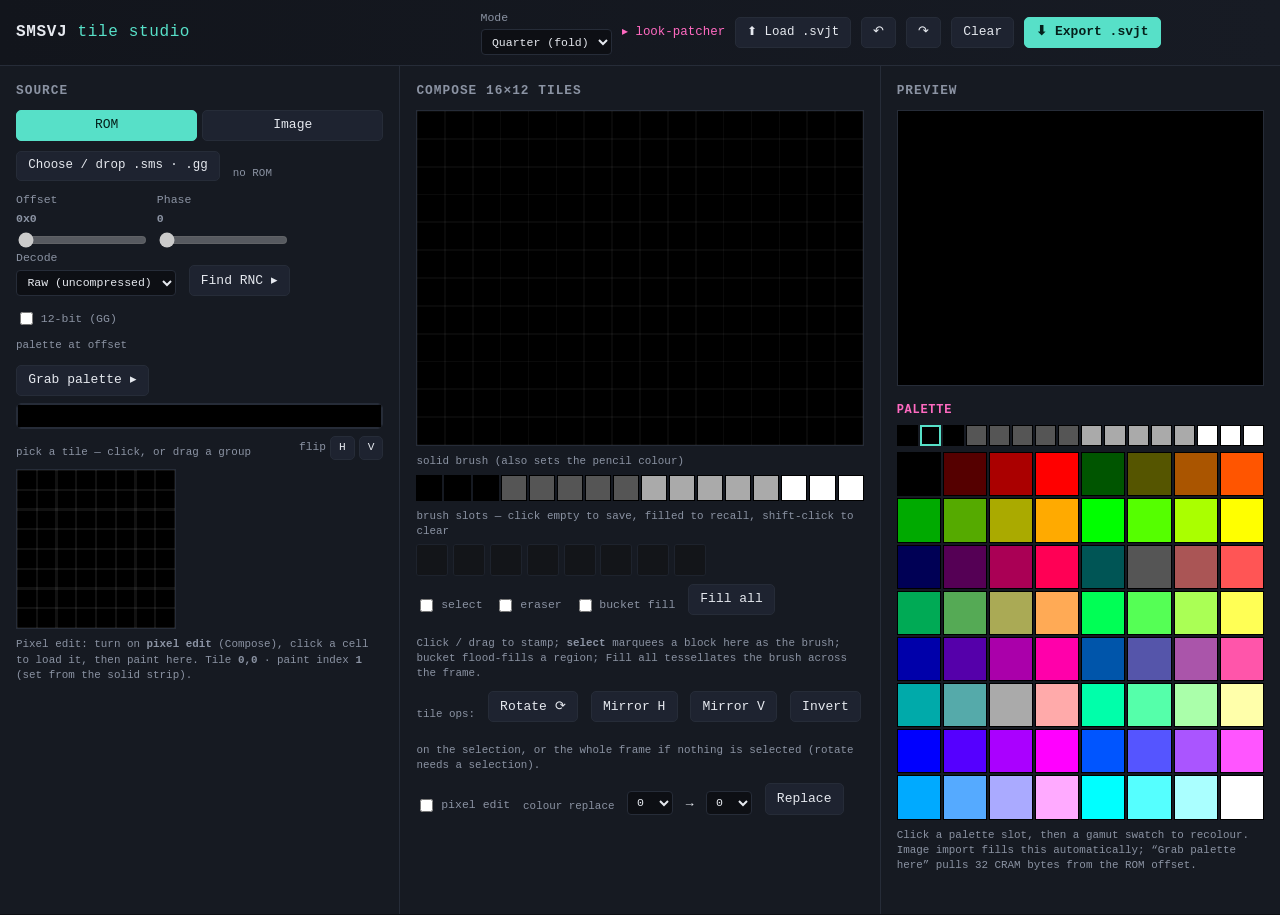
==== tool/studio.html @ ade71540 "studio: live palette preview before grabbing from a ROM Show a 32-swatch preview of the CRAM at the " ====
<!DOCTYPE html>
<html lang="en">
<head>
  <meta charset="utf-8" />
  <meta name="viewport" content="width=device-width, initial-scale=1" />
  <title>SMSVJ tile studio</title>
  <link rel="stylesheet" href="css/style.css" />
</head>
<body>
  <header>
    <h1>SMSVJ <span>tile studio</span></h1>
    <div class="bankbar">
      <label>Mode
        <select id="mode"><option value="quarter">Quarter (fold)</option><option value="full">Full frame</option></select>
      </label>
      <a class="backlink" href="index.html">▸ look-patcher</a>
      <label class="filebtn">⬆ Load .svjt<input type="file" id="loadSvjt" accept=".svjt,.json" /></label>
      <button id="undo" title="undo (⌘Z)" disabled>↶</button>
      <button id="redo" title="redo (⇧⌘Z)" disabled>↷</button>
      <button id="clear">Clear</button>
      <button id="export" class="primary">⬇ Export .svjt</button>
      <span id="status" class="status"></span>
    </div>
  </header>

  <main>
    <!-- SOURCE -->
    <section class="panel">
      <h2>Source</h2>
      <div class="tabs">
        <button class="tab on" data-tab="rom">ROM</button>
        <button class="tab" data-tab="image">Image</button>
      </div>

      <div class="tabpane" id="pane-rom">
        <div class="row">
          <label class="filebtn">Choose / drop .sms · .gg<input type="file" id="romFile" accept=".sms,.gg,.bin,.rom" /></label>
          <span class="hint" id="romInfo">no ROM</span>
        </div>
        <label class="romofflbl">Offset <b id="vRomOff" class="mono">0x0</b>
          <input id="romOff" type="range" min="0" max="0" step="32" value="0" disabled /></label>
        <label class="romofflbl">Phase <b id="vRomPhase" class="mono">0</b>
          <input id="romPhase" type="range" min="0" max="31" step="1" value="0" disabled /></label>
        <div class="row"><label>Decode <select id="romFmt"></select></label>
          <button id="romFindRnc" disabled>Find RNC ▸</button>
          <label class="chk"><input type="checkbox" id="romPalGG" /> 12-bit (GG)</label></div>
        <div class="rompalprev"><span class="hint">palette at offset</span>
          <div class="cram" id="romPalPreview"></div>
          <button id="romGrabPal" disabled>Grab palette ▸</button></div>
      </div>

      <div class="tabpane hidden" id="pane-image">
        <div class="row">
          <label class="filebtn">Choose / drop image<input type="file" id="imgFile" accept="image/*" /></label>
          <span class="hint" id="imgInfo">no image</span>
        </div>
        <div class="row">
          <label>Tiles wide <input id="imgTilesW" type="number" min="1" max="32" value="16" /></label>
          <label>Colours <input id="imgColors" type="number" min="2" max="16" value="16" /></label>
          <button id="imgRequant" disabled>Re-quantise</button>
        </div>
      </div>

      <div class="srcwrap"><canvas id="srcSheet" class="pixelcanvas srcsheet"></canvas></div>
      <div class="row">
        <span class="hint" id="brushInfo">pick a tile — click, or drag a group</span>
        <span class="flipbtns">flip <button id="flipH">H</button><button id="flipV">V</button></span>
      </div>
      <div class="pixed">
        <canvas id="pixCanvas" class="pixelcanvas pixcanvas" width="128" height="128"></canvas>
        <p class="hint">Pixel edit: turn on <b>pixel edit</b> (Compose), click a cell to load it, then paint here.
          Tile <b id="pixCell" class="mono">0,0</b> · paint index <b id="pixIdx" class="mono">1</b> (set from the solid strip).</p>
      </div>
    </section>

    <!-- COMPOSE -->
    <section class="panel">
      <h2>Compose <span id="tgtInfo" class="mono"></span></h2>
      <canvas id="tgtCanvas" class="pixelcanvas tgtcanvas"></canvas>
      <div class="solids"><span class="hint">solid brush (also sets the pencil colour)</span><div class="cram" id="solidStrip"></div></div>
      <div class="slots"><span class="hint">brush slots — click empty to save, filled to recall, shift-click to clear</span><div class="slotrow" id="slotRow"></div></div>
      <div class="row">
        <label class="chk"><input type="checkbox" id="selectMode" /> select</label>
        <label class="chk"><input type="checkbox" id="eraser" /> eraser</label>
        <label class="chk"><input type="checkbox" id="bucket" /> bucket fill</label>
        <button id="fillAll">Fill all</button>
        <span class="hint">Click / drag to stamp; <b>select</b> marquees a block here as the brush;
          bucket flood-fills a region; Fill all tessellates the brush across the frame.</span>
      </div>
      <div class="row ops">
        <span class="hint">tile ops:</span>
        <button id="opRotate">Rotate ⟳</button>
        <button id="opMirrorH">Mirror H</button>
        <button id="opMirrorV">Mirror V</button>
        <button id="opInvert">Invert</button>
        <span class="hint">on the selection, or the whole frame if nothing is selected (rotate needs a selection).</span>
      </div>
      <div class="row ops">
        <label class="chk"><input type="checkbox" id="pixelMode" /> pixel edit</label>
        <span class="hint">colour replace</span>
        <select id="repFrom"></select> → <select id="repTo"></select>
        <button id="opReplace">Replace</button>
      </div>
    </section>

    <!-- PREVIEW + PALETTE -->
    <section class="panel">
      <h2>Preview</h2>
      <canvas id="pvCanvas" width="256" height="192" class="pixelcanvas big"></canvas>
      <h3>Palette</h3>
      <div class="cram" id="palStrip"></div>
      <div class="gamut" id="gamut"></div>
      <p class="hint">Click a palette slot, then a gamut swatch to recolour. Image import fills this
        automatically; “Grab palette here” pulls 32 CRAM bytes from the ROM offset.</p>
    </section>
  </main>

  <script src="js/color.js"></script>
  <script src="js/tiles.js"></script>
  <script src="js/fold.js"></script>
  <script src="js/render.js"></script>
  <script src="js/romdecode.js"></script>
  <script src="js/studio.js"></script>
</body>
</html>
---- tool/css/style.css ----
:root {
  --bg: #0d0f14;
  --panel: #161a22;
  --edge: #262c38;
  --ink: #e6e9ef;
  --dim: #8b93a3;
  --accent: #57e0c8;
  --accent2: #ff6ac1;
  --warn: #ffb454;
}
* { box-sizing: border-box; }
body {
  margin: 0;
  background: var(--bg);
  color: var(--ink);
  font: 13px/1.4 "SF Mono", ui-monospace, Menlo, Consolas, monospace;
}
header {
  display: flex; align-items: center; justify-content: space-between;
  gap: 1rem; padding: .6rem 1rem; border-bottom: 1px solid var(--edge);
  background: linear-gradient(90deg, #12151c, #171b24);
}
h1 { font-size: 1rem; margin: 0; letter-spacing: .04em; }
h1 span { color: var(--accent); font-weight: 400; }
h2 { font-size: .8rem; margin: 0 0 .6rem; color: var(--dim); text-transform: uppercase; letter-spacing: .08em; }
h3 { font-size: .75rem; margin: 1rem 0 .4rem; color: var(--accent2); text-transform: uppercase; letter-spacing: .06em; }
.bankbar { display: flex; align-items: center; gap: .6rem; }
.status { color: var(--dim); min-width: 12ch; }
.status.ok { color: var(--accent); }
.status.err { color: var(--warn); }

main {
  display: grid;
  grid-template-columns: minmax(320px, 1fr) minmax(360px, 1.2fr) minmax(300px, 1fr);
  gap: 1px; background: var(--edge); min-height: calc(100vh - 52px);
}
.panel { background: var(--panel); padding: 1rem; overflow-y: auto; }

label { display: inline-flex; flex-direction: column; gap: .2rem; color: var(--dim); font-size: .72rem; }
label.chk { flex-direction: row; align-items: center; gap: .3rem; text-transform: none; }
select, input[type=number] {
  background: #0d0f14; color: var(--ink); border: 1px solid var(--edge);
  border-radius: 4px; padding: .3rem .4rem; font: inherit;
}
.row { display: flex; gap: .8rem; align-items: flex-end; flex-wrap: wrap; margin-bottom: .6rem; }
button {
  background: #1e2330; color: var(--ink); border: 1px solid var(--edge);
  border-radius: 5px; padding: .35rem .7rem; font: inherit; cursor: pointer;
}
button:hover { border-color: var(--accent); }
button.primary { background: var(--accent); color: #05201b; border-color: var(--accent); font-weight: 600; }
button.on { background: var(--accent2); color: #2a0620; border-color: var(--accent2); }
.filebtn {
  background: #1e2330; color: var(--ink); border: 1px solid var(--edge);
  border-radius: 5px; padding: .35rem .7rem; cursor: pointer; font-size: .78rem;
  display: inline-flex; align-items: center; text-transform: none; white-space: nowrap;
}
.filebtn:hover { border-color: var(--accent); }
.filebtn input[type=file] { display: none; }

.pixelcanvas { image-rendering: pixelated; border: 1px solid var(--edge); background: #000; display: block; width: 100%; height: auto; }
.pixelcanvas.big { max-width: 512px; }
.hint { color: var(--dim); font-size: .68rem; margin: .5rem 0 0; }
.mono { font-variant-numeric: tabular-nums; }

.draw-swatches { display: grid; grid-template-columns: repeat(16, 1fr); gap: 2px; margin-top: .5rem; }
.draw-swatches i { aspect-ratio: 1; border: 1px solid #000; cursor: pointer; display: block; }
.draw-swatches i.sel { outline: 2px solid var(--accent); outline-offset: -2px; }

.axes { display: grid; grid-template-columns: 1fr 1fr; gap: .5rem; margin: .7rem 0; }
.axis { background: #10131a; border: 1px solid var(--edge); border-radius: 5px; padding: .4rem; }
.axis > span { font-size: .68rem; color: var(--dim); display: block; margin-bottom: .3rem; }
.axbtns { display: flex; gap: .25rem; }
.axbtns b { flex: 1; text-align: center; padding: .3rem 0; border: 1px solid var(--edge); border-radius: 3px; cursor: pointer; font-weight: 400; }
.axbtns b.cur { background: var(--accent); color: #05201b; }
.axbtns b.pend { outline: 2px dashed var(--accent2); outline-offset: -2px; }

.cram { display: grid; grid-template-columns: repeat(16, 1fr); gap: 2px; margin: .4rem 0; }
.cram i { aspect-ratio: 1; border: 1px solid #000; cursor: pointer; display: block; }
.cram i.sel { outline: 2px solid var(--accent); outline-offset: -2px; }
.cram i.prim { border: 1px solid var(--warn); }
.gamut { display: grid; grid-template-columns: repeat(8, 1fr); gap: 2px; margin: .4rem 0; }
.gamut i { aspect-ratio: 1; border: 1px solid #000; cursor: pointer; display: block; }
.primary-row { font-size: .7rem; color: var(--dim); margin-bottom: .4rem; }

.reccfg { display: flex; flex-direction: column; gap: .35rem; }
.reccfg .rec { display: flex; gap: .3rem; align-items: center; }
.reccfg .rec > span { width: 1.2rem; color: var(--dim); }
.reccfg select, .reccfg input { padding: .2rem .3rem; font-size: .72rem; }
.reccfg input { width: 3.2rem; }

/* generator panel */
.gen { display: grid; grid-template-columns: 1fr 1fr; gap: .4rem .8rem; margin: .5rem 0; }
.gen label { display: flex; align-items: center; gap: .4rem; }
.gen label b { min-width: 2ch; text-align: right; color: var(--accent); }
.gen input[type=range] { flex: 1; accent-color: var(--accent); }
.gen select { flex: 1; }
#tileCount { color: var(--accent); font-size: .8rem; font-weight: 400; }

/* palette generator */
.palgen .seeds { display: flex; gap: .5rem; margin: .3rem 0 .5rem; }
.palgen input[type=color] {
  width: 2.6rem; height: 2.2rem; padding: 0; border: 1px solid var(--edge);
  border-radius: 5px; background: #0d0f14; cursor: pointer;
}
.palgen .row { margin-bottom: .3rem; }
.palgen button { flex: 1; }

/* ROM tile importer */
.romimp { margin: .6rem 0; border: 1px solid var(--edge); border-radius: 6px; padding: .5rem .6rem; }
.romimp summary { cursor: pointer; color: var(--accent2); font-size: .72rem; text-transform: uppercase; letter-spacing: .06em; }
.romimp.drag { outline: 2px dashed var(--accent); outline-offset: 2px; }
.romimp .filebtn { flex-direction: row; align-items: center; text-transform: none; color: var(--ink); }
.romimp .romofflbl { display: flex; align-items: center; gap: .4rem; flex-direction: row; margin: .4rem 0; }
.romimp .romofflbl b { color: var(--accent); min-width: 5ch; }
#romOff { flex: 1; accent-color: var(--accent); }
.romsheet { width: 100%; image-rendering: pixelated; cursor: crosshair; background: #000; margin: .2rem 0; }
#romFill { margin-left: auto; }
.rompal { margin-top: .5rem; border-top: 1px solid var(--edge); padding-top: .5rem; }
.rompal #romPalStrip { margin: .2rem 0 .4rem; }
.rompal #romPalUse { margin-left: auto; }

/* tile studio */
.backlink { color: var(--accent2); text-decoration: none; font-size: .78rem; align-self: center; }
.backlink:hover { text-decoration: underline; }
.tabs { display: flex; gap: .3rem; margin-bottom: .6rem; }
.tab { flex: 1; }
.tab.on { background: var(--accent); color: #05201b; border-color: var(--accent); }
.tabpane.hidden { display: none; }
.srcwrap { max-height: 320px; overflow: auto; border: 1px solid var(--edge); border-radius: 5px; margin: .4rem 0; background: #000; }
.srcsheet { width: 100%; image-rendering: pixelated; cursor: crosshair; display: block; }
.tgtcanvas { width: 100%; image-rendering: pixelated; cursor: crosshair; background: #000; }
.flipbtns { margin-left: auto; display: flex; align-items: center; gap: .25rem; color: var(--dim); font-size: .7rem; }
.flipbtns button { padding: .2rem .5rem; }
.flipbtns button.on { background: var(--accent2); color: #2a0620; border-color: var(--accent2); }
.rompalprev { margin: .3rem 0; }
.rompalprev .hint { display: block; margin-bottom: .25rem; }
.rompalprev #romPalPreview { margin-bottom: .35rem; }
.solids { margin: .3rem 0 .5rem; }
.solids .hint { display: block; margin-bottom: .25rem; }
.solids .cram i { cursor: pointer; }
.slots { margin: .3rem 0 .5rem; }
.slots .hint { display: block; margin-bottom: .25rem; }
.slotrow { display: flex; gap: .3rem; }
.slot { width: 32px; height: 32px; image-rendering: pixelated; border: 1px solid var(--edge); border-radius: 3px; cursor: pointer; }
.slot:hover { border-color: var(--accent); }
.slot.empty { opacity: .5; }
.pixed { margin-top: .5rem; }
.pixcanvas { width: 160px; height: 160px; image-rendering: pixelated; cursor: crosshair; background: #000; border: 1px solid var(--edge); }
.ops select { padding: .2rem .3rem; font-size: .72rem; }
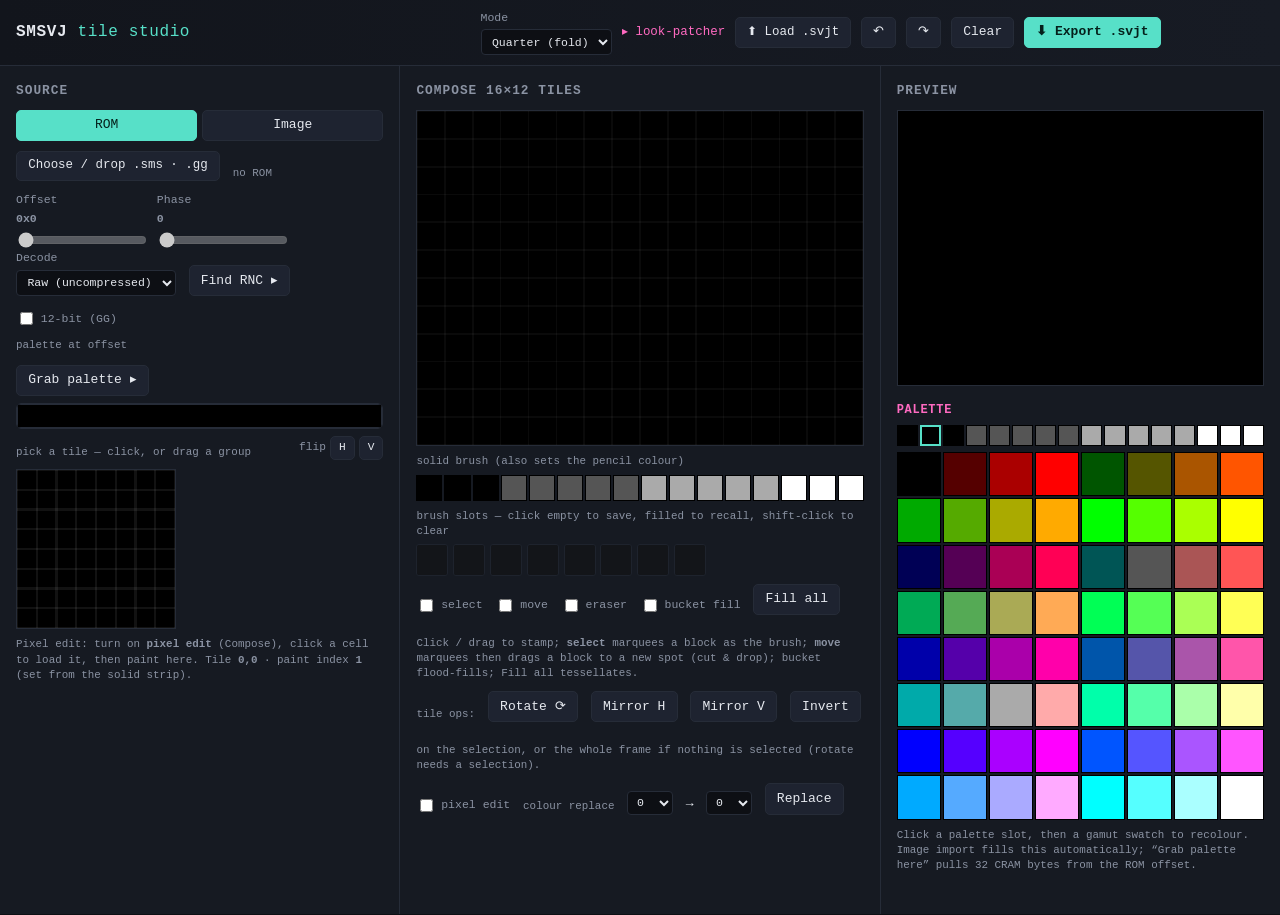
==== commit 528c8499: "studio: move/grab tool — drag a selected block to a new spot Add a "move" mode to Compose: marquee a" ====
--- a/tool/studio.html
+++ b/tool/studio.html
@@ -40,7 +40,7 @@
         <label class="romofflbl">Offset <b id="vRomOff" class="mono">0x0</b>
           <input id="romOff" type="range" min="0" max="0" step="32" value="0" disabled /></label>
         <label class="romofflbl">Phase <b id="vRomPhase" class="mono">0</b>
-          <input id="romPhase" type="range" min="0" max="31" step="1" value="0" disabled /></label>
+          <input id="romPhase" type="range" min="0" max="255" step="1" value="0" disabled /></label>
         <div class="row"><label>Decode <select id="romFmt"></select></label>
           <button id="romFindRnc" disabled>Find RNC ▸</button>
           <label class="chk"><input type="checkbox" id="romPalGG" /> 12-bit (GG)</label></div>
@@ -81,11 +81,12 @@
       <div class="slots"><span class="hint">brush slots — click empty to save, filled to recall, shift-click to clear</span><div class="slotrow" id="slotRow"></div></div>
       <div class="row">
         <label class="chk"><input type="checkbox" id="selectMode" /> select</label>
+        <label class="chk"><input type="checkbox" id="moveMode" /> move</label>
         <label class="chk"><input type="checkbox" id="eraser" /> eraser</label>
         <label class="chk"><input type="checkbox" id="bucket" /> bucket fill</label>
         <button id="fillAll">Fill all</button>
-        <span class="hint">Click / drag to stamp; <b>select</b> marquees a block here as the brush;
-          bucket flood-fills a region; Fill all tessellates the brush across the frame.</span>
+        <span class="hint">Click / drag to stamp; <b>select</b> marquees a block as the brush; <b>move</b>
+          marquees then drags a block to a new spot (cut &amp; drop); bucket flood-fills; Fill all tessellates.</span>
       </div>
       <div class="row ops">
         <span class="hint">tile ops:</span>
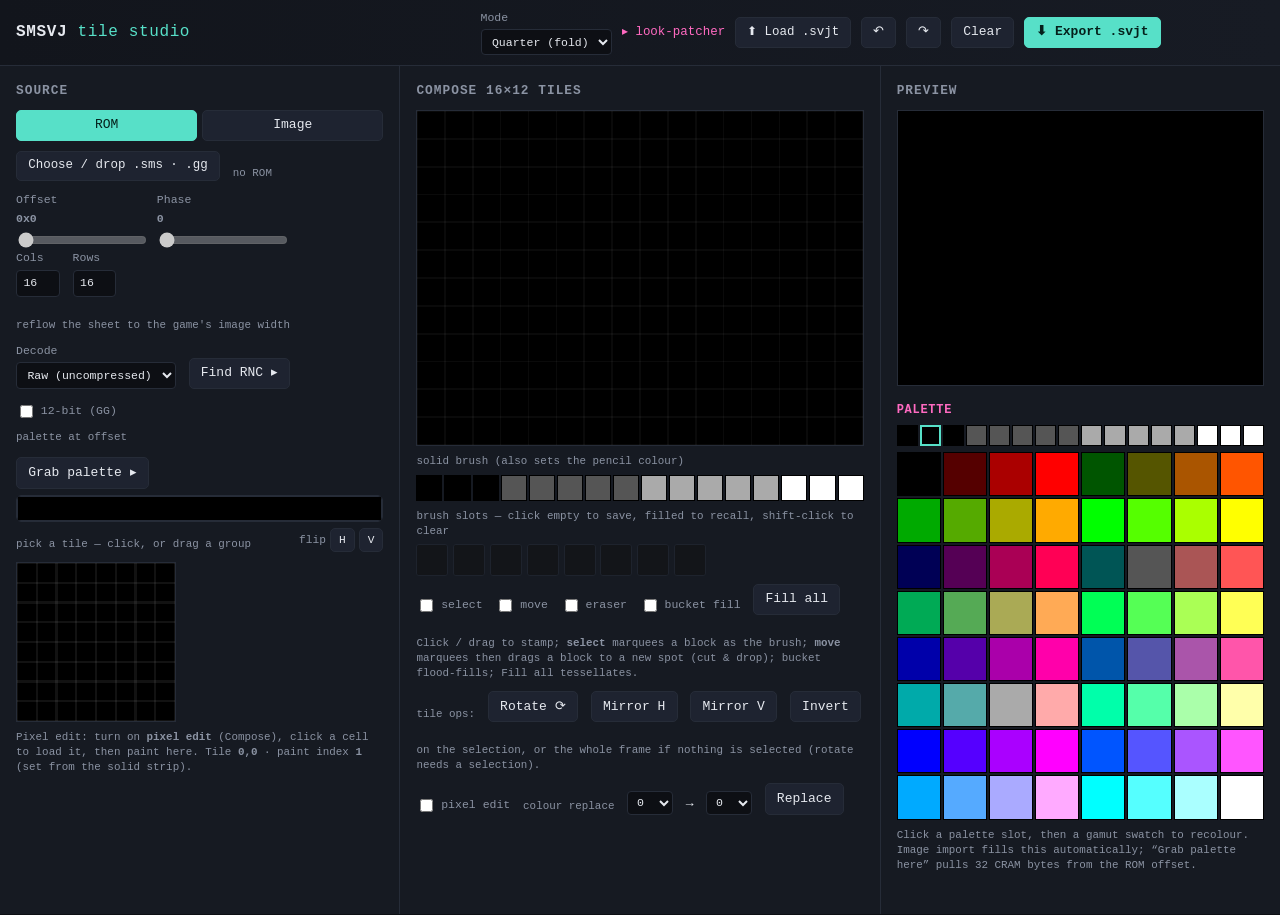
==== commit 2841dad5: "studio: Cols/Rows controls to reflow the ROM tile sheet Tiles are read sequentially (32 B each); the" ====
--- a/tool/studio.html
+++ b/tool/studio.html
@@ -41,6 +41,11 @@
           <input id="romOff" type="range" min="0" max="0" step="32" value="0" disabled /></label>
         <label class="romofflbl">Phase <b id="vRomPhase" class="mono">0</b>
           <input id="romPhase" type="range" min="0" max="255" step="1" value="0" disabled /></label>
+        <div class="row">
+          <label>Cols <input id="romCols" type="number" min="1" max="64" value="16" /></label>
+          <label>Rows <input id="romRows" type="number" min="1" max="64" value="16" /></label>
+          <span class="hint">reflow the sheet to the game's image width</span>
+        </div>
         <div class="row"><label>Decode <select id="romFmt"></select></label>
           <button id="romFindRnc" disabled>Find RNC ▸</button>
           <label class="chk"><input type="checkbox" id="romPalGG" /> 12-bit (GG)</label></div>
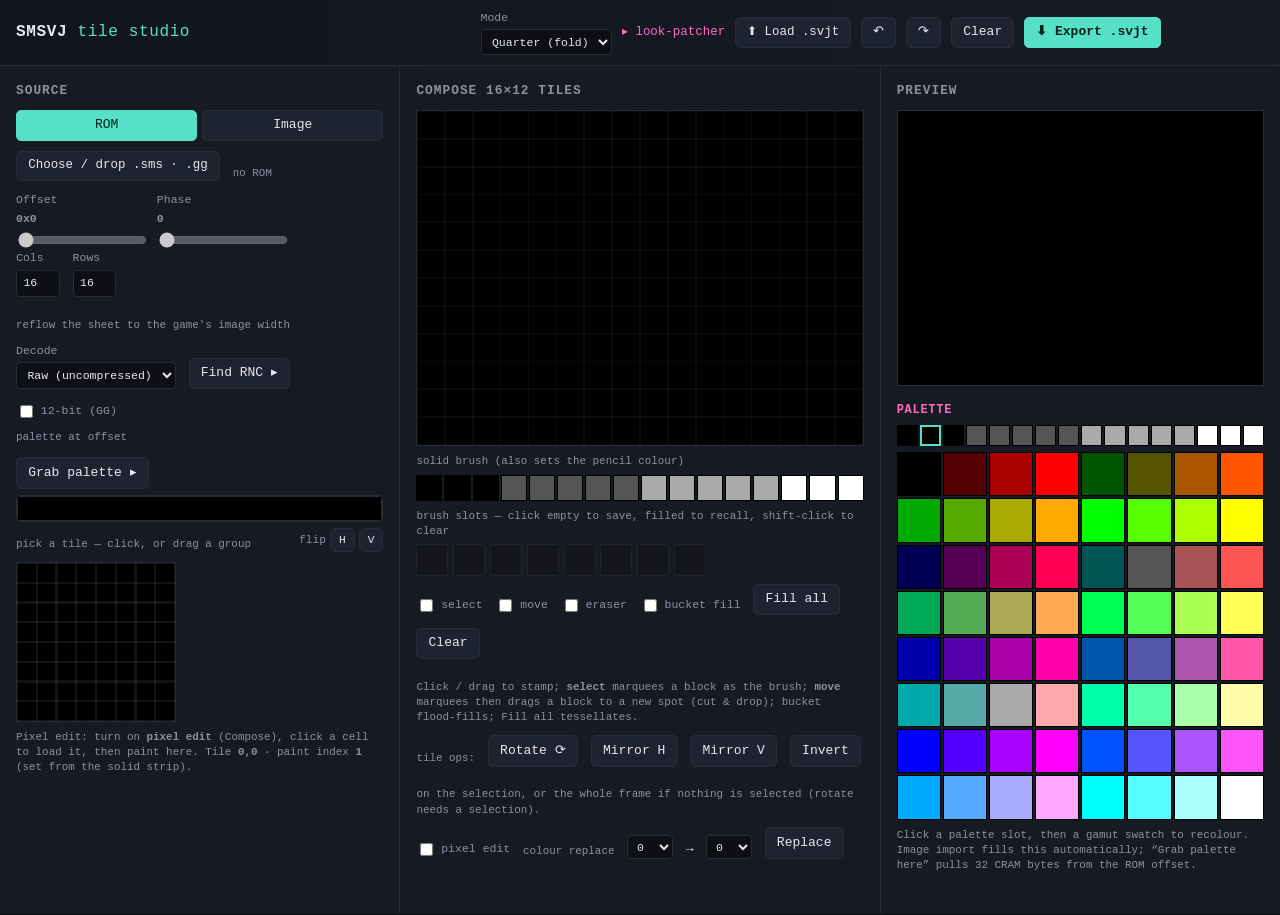
==== commit a36c98e9: "studio: add a Clear button in the Compose controls The header Clear was easy to miss; add one next t" ====
--- a/tool/studio.html
+++ b/tool/studio.html
@@ -90,6 +90,7 @@
         <label class="chk"><input type="checkbox" id="eraser" /> eraser</label>
         <label class="chk"><input type="checkbox" id="bucket" /> bucket fill</label>
         <button id="fillAll">Fill all</button>
+        <button id="clearCompose">Clear</button>
         <span class="hint">Click / drag to stamp; <b>select</b> marquees a block as the brush; <b>move</b>
           marquees then drags a block to a new spot (cut &amp; drop); bucket flood-fills; Fill all tessellates.</span>
       </div>
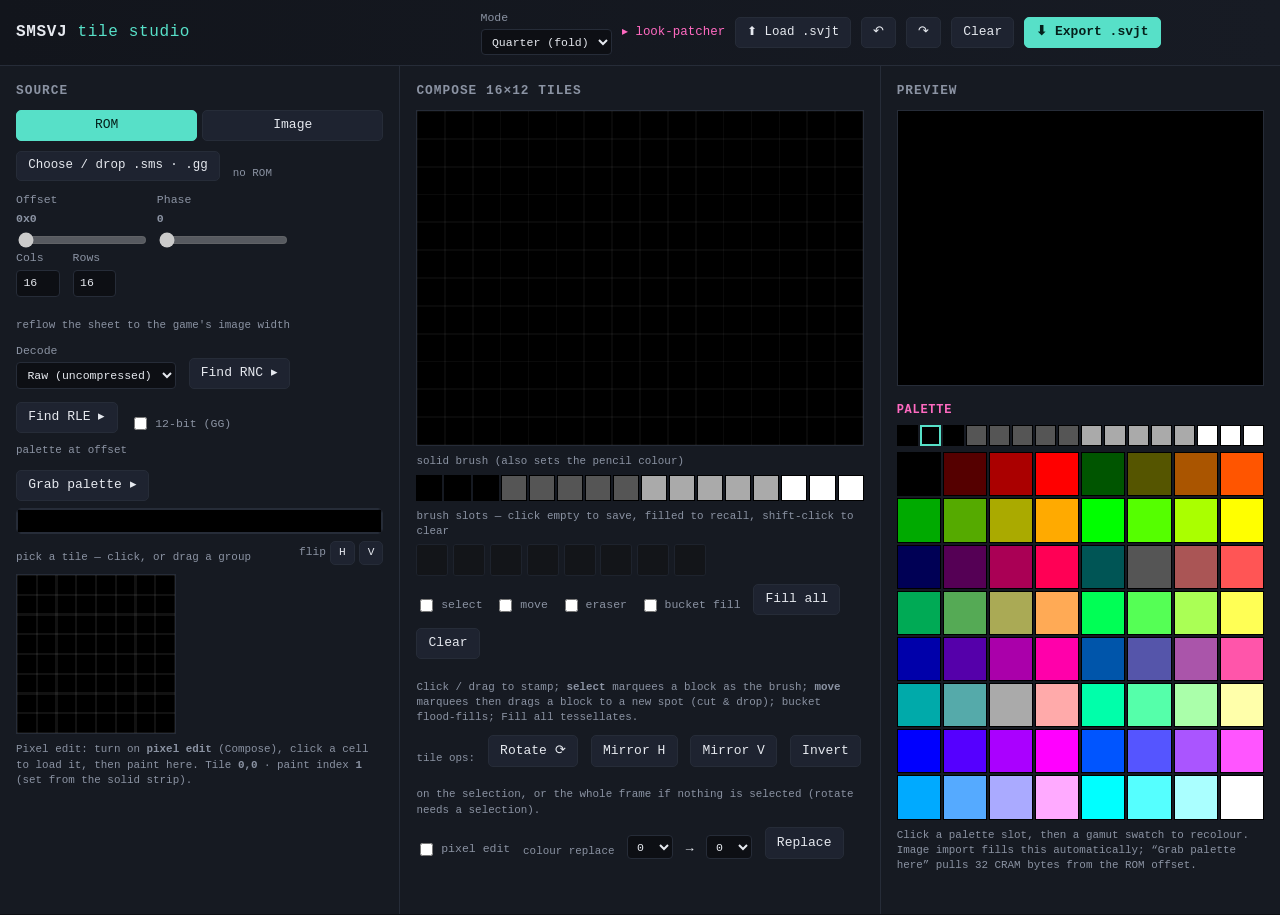
==== commit 8f5efd51: "tool: Find RLE scanner for Phantasy Star RLE blocks Phantasy Star RLE has no header, so add a struct" ====
--- a/tool/studio.html
+++ b/tool/studio.html
@@ -48,6 +48,7 @@
         </div>
         <div class="row"><label>Decode <select id="romFmt"></select></label>
           <button id="romFindRnc" disabled>Find RNC ▸</button>
+          <button id="romFindRle" disabled>Find RLE ▸</button>
           <label class="chk"><input type="checkbox" id="romPalGG" /> 12-bit (GG)</label></div>
         <div class="rompalprev"><span class="hint">palette at offset</span>
           <div class="cram" id="romPalPreview"></div>
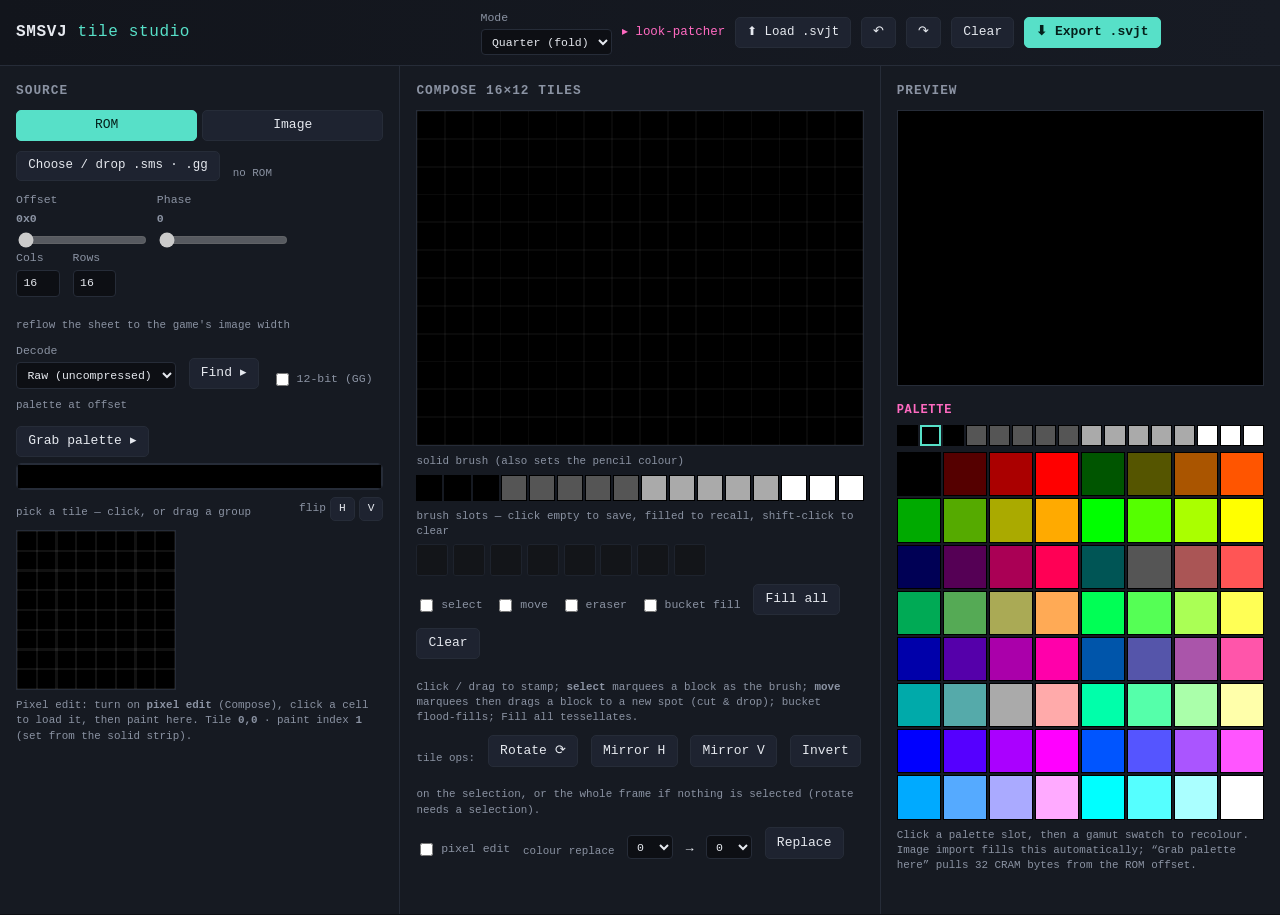
==== commit 5880e571: "tool: Sonic 1 SMS decompression, unified Find button, drag-drop import - Sonic 1 SMS art codec (Anci" ====
--- a/tool/studio.html
+++ b/tool/studio.html
@@ -47,8 +47,7 @@
           <span class="hint">reflow the sheet to the game's image width</span>
         </div>
         <div class="row"><label>Decode <select id="romFmt"></select></label>
-          <button id="romFindRnc" disabled>Find RNC ▸</button>
-          <button id="romFindRle" disabled>Find RLE ▸</button>
+          <button id="romFind" disabled>Find ▸</button>
           <label class="chk"><input type="checkbox" id="romPalGG" /> 12-bit (GG)</label></div>
         <div class="rompalprev"><span class="hint">palette at offset</span>
           <div class="cram" id="romPalPreview"></div>
--- a/tool/css/style.css
+++ b/tool/css/style.css
@@ -56,6 +56,7 @@
   display: inline-flex; align-items: center; text-transform: none; white-space: nowrap;
 }
 .filebtn:hover { border-color: var(--accent); }
+.filebtn.drag { border-color: var(--accent); outline: 2px dashed var(--accent); outline-offset: 2px; }
 .filebtn input[type=file] { display: none; }
 
 .pixelcanvas { image-rendering: pixelated; border: 1px solid var(--edge); background: #000; display: block; width: 100%; height: auto; }
